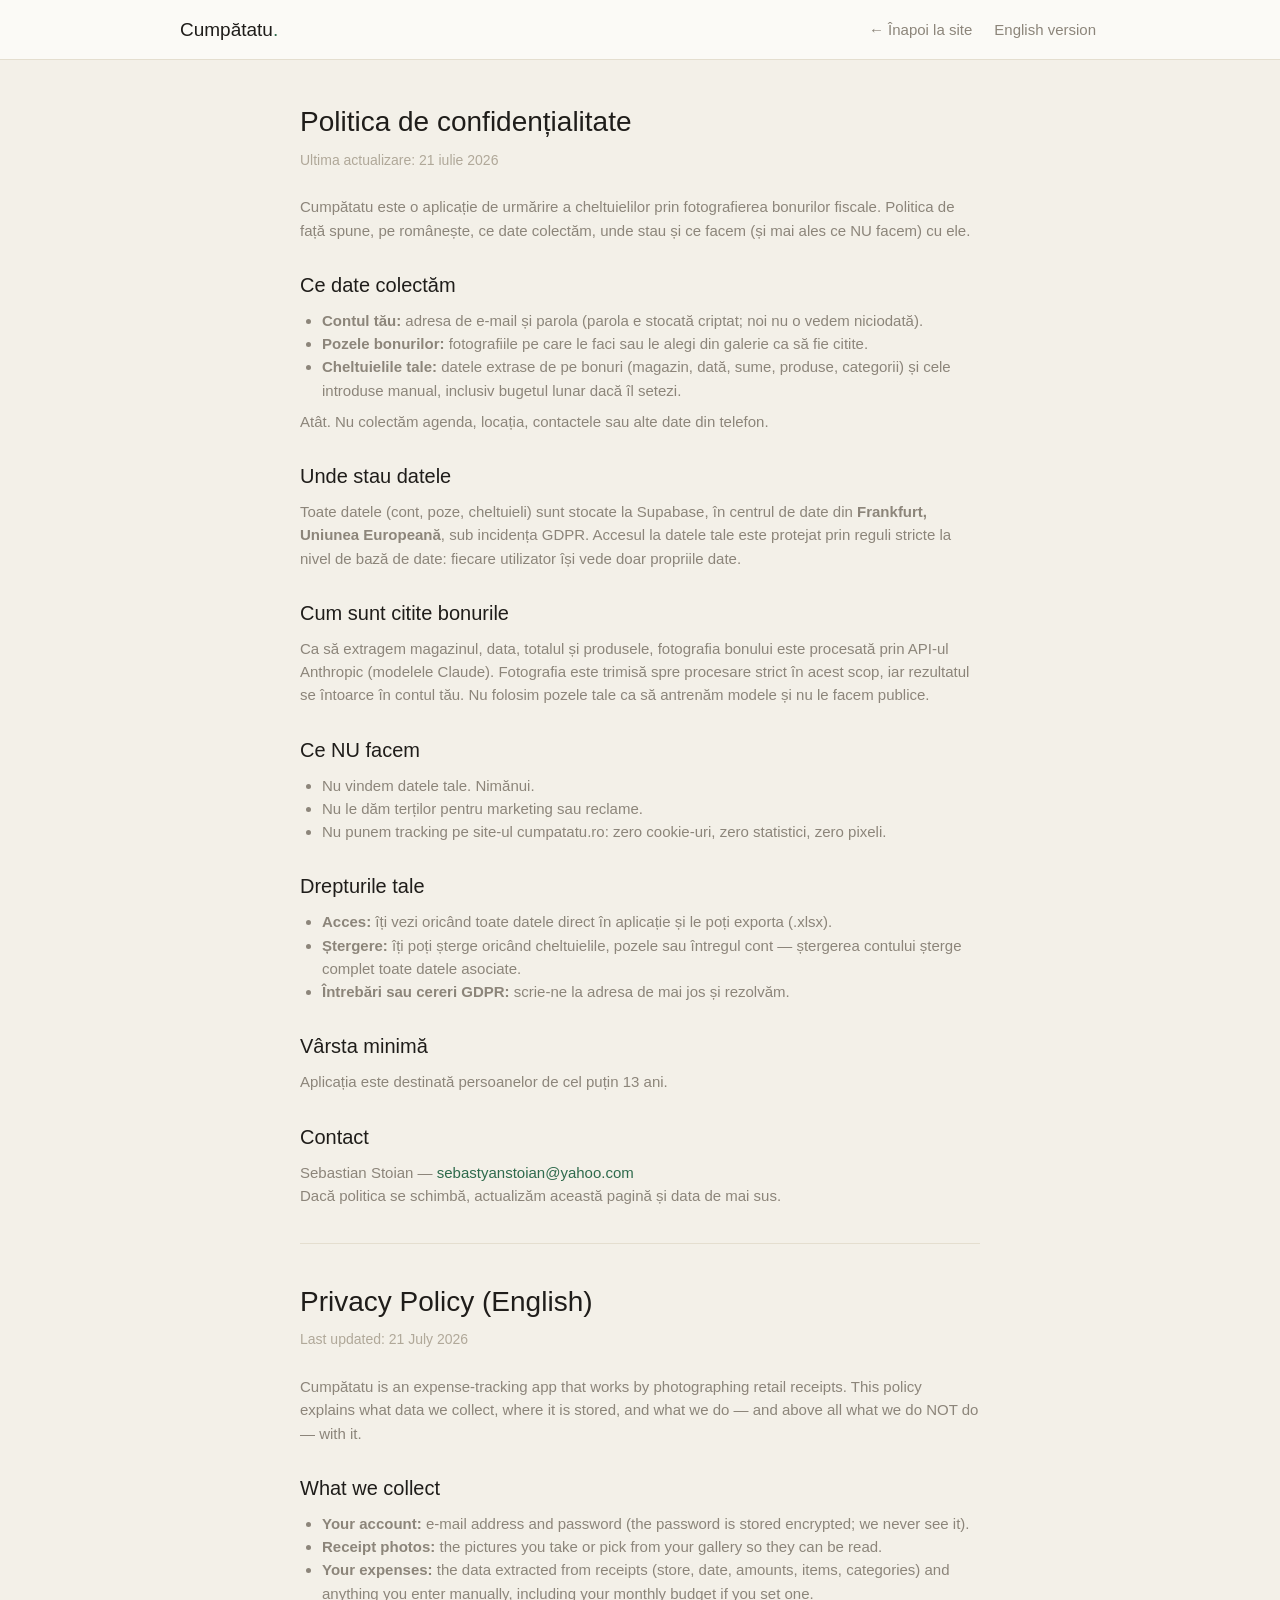
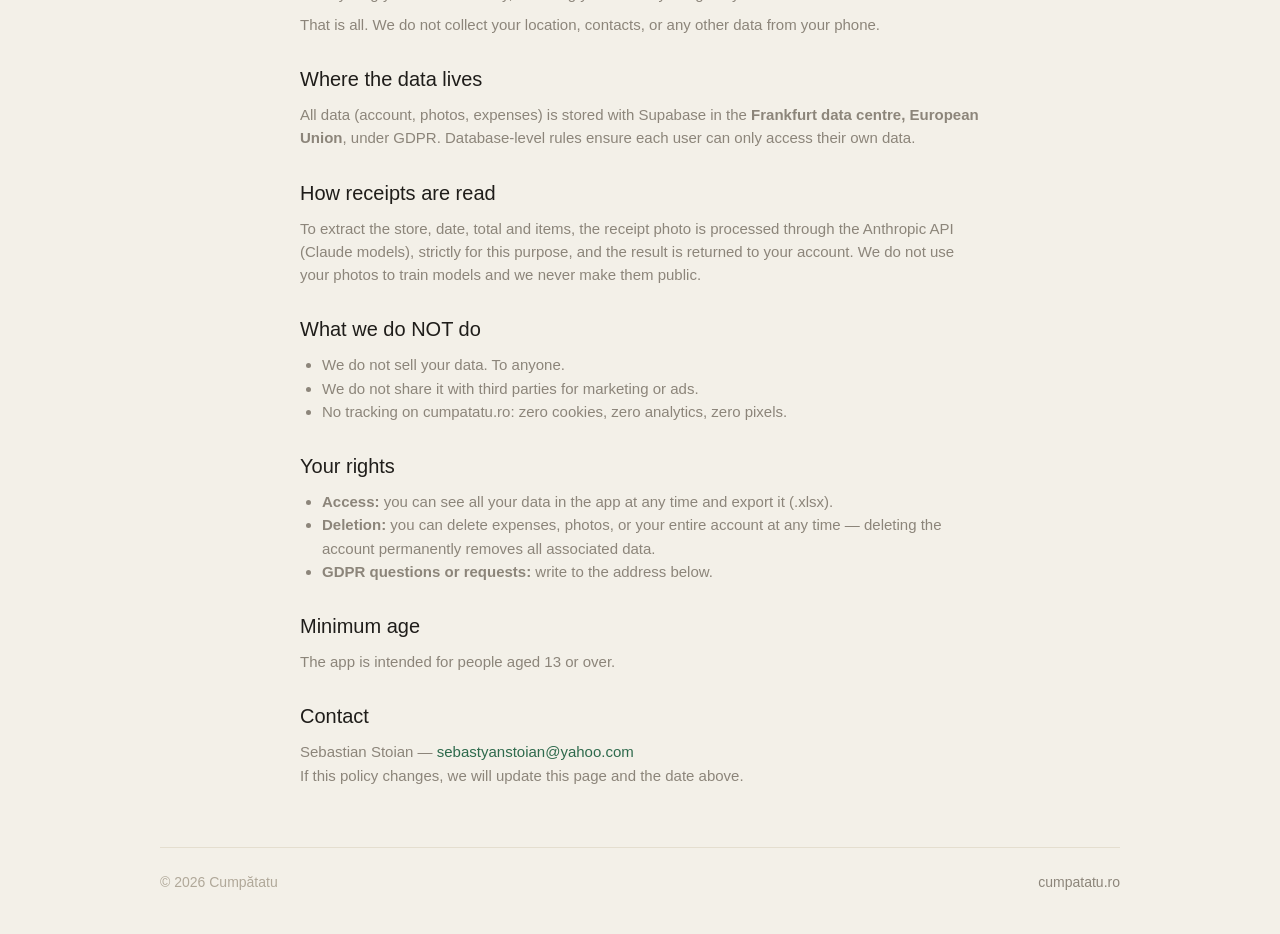
==== privacy.html @ e4d98f79 "site v1: landing one-page (hero in vocea personajului, 7 functii, FAQ, confidentialitate, contact) +" ====
<!DOCTYPE html>
<html lang="ro">
<head>
  <meta charset="UTF-8">
  <meta name="viewport" content="width=device-width, initial-scale=1">
  <title>Politica de confidențialitate — Cumpătatu</title>
  <meta name="description" content="Politica de confidențialitate Cumpătatu, în română și engleză. Date în UE, zero tracking, ștergere completă oricând.">
  <link rel="stylesheet" href="stil.css">
  <link rel="icon" href="data:image/svg+xml,<svg xmlns='http://www.w3.org/2000/svg' viewBox='0 0 100 100'><circle cx='50' cy='50' r='48' fill='%23E1EDE4'/><text x='50' y='63' font-size='38' text-anchor='middle' fill='%232E6A4C' font-family='sans-serif' font-weight='500'>lei</text></svg>">
</head>
<body>

<nav class="nav">
  <div class="nav-rand">
    <a class="sigla" href="index.html">Cumpătatu<span class="punct">.</span></a>
    <div class="nav-linkuri">
      <a href="index.html">← Înapoi la site</a>
      <a href="#english">English version</a>
    </div>
  </div>
</nav>

<article class="politica">
  <h1>Politica de confidențialitate</h1>
  <p class="actualizata">Ultima actualizare: 21 iulie 2026</p>

  <p>Cumpătatu este o aplicație de urmărire a cheltuielilor prin fotografierea
    bonurilor fiscale. Politica de față spune, pe românește, ce date colectăm,
    unde stau și ce facem (și mai ales ce NU facem) cu ele.</p>

  <h2>Ce date colectăm</h2>
  <ul>
    <li><strong>Contul tău:</strong> adresa de e-mail și parola (parola e
      stocată criptat; noi nu o vedem niciodată).</li>
    <li><strong>Pozele bonurilor:</strong> fotografiile pe care le faci sau le
      alegi din galerie ca să fie citite.</li>
    <li><strong>Cheltuielile tale:</strong> datele extrase de pe bonuri
      (magazin, dată, sume, produse, categorii) și cele introduse manual,
      inclusiv bugetul lunar dacă îl setezi.</li>
  </ul>
  <p>Atât. Nu colectăm agenda, locația, contactele sau alte date din telefon.</p>

  <h2>Unde stau datele</h2>
  <p>Toate datele (cont, poze, cheltuieli) sunt stocate la Supabase, în centrul
    de date din <strong>Frankfurt, Uniunea Europeană</strong>, sub incidența
    GDPR. Accesul la datele tale este protejat prin reguli stricte la nivel de
    bază de date: fiecare utilizator își vede doar propriile date.</p>

  <h2>Cum sunt citite bonurile</h2>
  <p>Ca să extragem magazinul, data, totalul și produsele, fotografia bonului
    este procesată prin API-ul Anthropic (modelele Claude). Fotografia este
    trimisă spre procesare strict în acest scop, iar rezultatul se întoarce în
    contul tău. Nu folosim pozele tale ca să antrenăm modele și nu le facem
    publice.</p>

  <h2>Ce NU facem</h2>
  <ul>
    <li>Nu vindem datele tale. Nimănui.</li>
    <li>Nu le dăm terților pentru marketing sau reclame.</li>
    <li>Nu punem tracking pe site-ul cumpatatu.ro: zero cookie-uri, zero
      statistici, zero pixeli.</li>
  </ul>

  <h2>Drepturile tale</h2>
  <ul>
    <li><strong>Acces:</strong> îți vezi oricând toate datele direct în
      aplicație și le poți exporta (.xlsx).</li>
    <li><strong>Ștergere:</strong> îți poți șterge oricând cheltuielile, pozele
      sau întregul cont — ștergerea contului șterge complet toate datele
      asociate.</li>
    <li><strong>Întrebări sau cereri GDPR:</strong> scrie-ne la adresa de mai
      jos și rezolvăm.</li>
  </ul>

  <h2>Vârsta minimă</h2>
  <p>Aplicația este destinată persoanelor de cel puțin 13 ani.</p>

  <h2>Contact</h2>
  <p>Sebastian Stoian — <a class="legatura" href="mailto:sebastyanstoian@yahoo.com">sebastyanstoian@yahoo.com</a></p>

  <p>Dacă politica se schimbă, actualizăm această pagină și data de mai sus.</p>

  <hr class="separator" id="english">

  <h1>Privacy Policy (English)</h1>
  <p class="actualizata">Last updated: 21 July 2026</p>

  <p>Cumpătatu is an expense-tracking app that works by photographing retail
    receipts. This policy explains what data we collect, where it is stored,
    and what we do — and above all what we do NOT do — with it.</p>

  <h2>What we collect</h2>
  <ul>
    <li><strong>Your account:</strong> e-mail address and password (the
      password is stored encrypted; we never see it).</li>
    <li><strong>Receipt photos:</strong> the pictures you take or pick from
      your gallery so they can be read.</li>
    <li><strong>Your expenses:</strong> the data extracted from receipts
      (store, date, amounts, items, categories) and anything you enter
      manually, including your monthly budget if you set one.</li>
  </ul>
  <p>That is all. We do not collect your location, contacts, or any other data
    from your phone.</p>

  <h2>Where the data lives</h2>
  <p>All data (account, photos, expenses) is stored with Supabase in the
    <strong>Frankfurt data centre, European Union</strong>, under GDPR.
    Database-level rules ensure each user can only access their own data.</p>

  <h2>How receipts are read</h2>
  <p>To extract the store, date, total and items, the receipt photo is
    processed through the Anthropic API (Claude models), strictly for this
    purpose, and the result is returned to your account. We do not use your
    photos to train models and we never make them public.</p>

  <h2>What we do NOT do</h2>
  <ul>
    <li>We do not sell your data. To anyone.</li>
    <li>We do not share it with third parties for marketing or ads.</li>
    <li>No tracking on cumpatatu.ro: zero cookies, zero analytics, zero
      pixels.</li>
  </ul>

  <h2>Your rights</h2>
  <ul>
    <li><strong>Access:</strong> you can see all your data in the app at any
      time and export it (.xlsx).</li>
    <li><strong>Deletion:</strong> you can delete expenses, photos, or your
      entire account at any time — deleting the account permanently removes
      all associated data.</li>
    <li><strong>GDPR questions or requests:</strong> write to the address
      below.</li>
  </ul>

  <h2>Minimum age</h2>
  <p>The app is intended for people aged 13 or over.</p>

  <h2>Contact</h2>
  <p>Sebastian Stoian — <a class="legatura" href="mailto:sebastyanstoian@yahoo.com">sebastyanstoian@yahoo.com</a></p>

  <p>If this policy changes, we will update this page and the date above.</p>
</article>

<footer class="subsol invelis">
  <span>© 2026 Cumpătatu</span>
  <a href="index.html">cumpatatu.ro</a>
</footer>

</body>
</html>
---- stil.css ----
/* Cumpătatu — stil replicat din DESIGN_SYSTEM.md v1.1 al aplicației.
   Tokens identici cu aplicația: site-ul arată ca aplicația.
   Zero tracking, zero fonturi externe (font system), zero JS. */

:root {
  /* [base] */
  --bg-cream: #F3F0E8;
  --surface: #FFFFFF;
  --surface-soft: #FBFAF6;
  --border: #E4DECF;
  --border-card: #EBE5D7;
  --text-primary: #1F1D1A;
  --text-secondary: #8C857A;
  --text-muted: #B0A899;
  /* [verde — brand] */
  --green: #2E6A4C;
  --green-pressed: #255A40;
  --green-soft: #E1EDE4;
  /* [coral — doar bucurie] */
  --coral: #E25C2D;
  --coral-bg-soft: #FDEDE7;
  --coral-text: #8C3418;
  /* [semantic] */
  --attention: #B5852B;
  --good: #2E7D46;
  /* radius + spacing (secțiunea 4) */
  --radius-card: 16px;
  --radius-buton: 16px;
  --radius-chip: 999px;
  --pad-card: 16px;
  --gap-carduri: 11px;
}

* { margin: 0; padding: 0; box-sizing: border-box; }

html { scroll-behavior: smooth; }

body {
  background: var(--bg-cream);
  color: var(--text-primary);
  font-family: -apple-system, BlinkMacSystemFont, "Segoe UI", Roboto,
    "Helvetica Neue", Arial, sans-serif;
  font-weight: 400;
  line-height: 1.55;
}

.invelis {
  max-width: 960px;
  margin: 0 auto;
  padding: 0 20px;
}

/* ===== NAV ===== */
.nav {
  position: sticky;
  top: 0;
  background: var(--surface-soft);
  border-bottom: 1px solid var(--border);
  z-index: 10;
}
.nav-rand {
  display: flex;
  align-items: center;
  justify-content: space-between;
  flex-wrap: wrap;
  gap: 8px;
  padding: 12px 20px;
  max-width: 960px;
  margin: 0 auto;
}
.sigla {
  font-size: 19px;
  font-weight: 500;
  color: var(--text-primary);
  text-decoration: none;
}
.sigla .punct { color: var(--green); }
.nav-linkuri {
  display: flex;
  flex-wrap: wrap;
  gap: 4px 14px;
}
.nav-linkuri a {
  color: var(--text-secondary);
  text-decoration: none;
  font-size: 15px;
  padding: 6px 4px;
}
.nav-linkuri a:hover { color: var(--green); }

/* ===== HERO ===== */
.erou {
  text-align: center;
  padding: 64px 0 48px;
}
.cerc-personaj {
  width: 120px;
  height: 120px;
  border-radius: 50%;
  background: var(--green-soft);
  color: var(--green);
  font-size: 34px;
  font-weight: 500;
  display: flex;
  align-items: center;
  justify-content: center;
  margin: 0 auto 28px;
}
.erou h1 {
  font-size: clamp(28px, 6vw, 44px);
  font-weight: 500;
  line-height: 1.2;
}
.erou .subtitlu {
  margin: 16px auto 0;
  max-width: 620px;
  color: var(--text-secondary);
  font-size: clamp(16px, 2.5vw, 19px);
}
.insigna-curand {
  display: inline-block;
  margin-top: 24px;
  background: var(--green-soft);
  color: var(--green);
  border-radius: var(--radius-chip);
  padding: 8px 18px;
  font-size: 15px;
  font-weight: 500;
}

/* ===== SECȚIUNI ===== */
.sectiune { padding: 48px 0; }
.sectiune h2 {
  font-size: clamp(22px, 4vw, 30px);
  font-weight: 500;
  margin-bottom: 8px;
}
.sectiune .introducere {
  color: var(--text-secondary);
  max-width: 620px;
  margin-bottom: 28px;
}

/* ===== FUNCȚII (grid de carduri) ===== */
.grila-functii {
  display: grid;
  grid-template-columns: repeat(auto-fit, minmax(260px, 1fr));
  gap: var(--gap-carduri);
}
.card {
  background: var(--surface);
  border: 1px solid var(--border-card);
  border-radius: var(--radius-card);
  padding: var(--pad-card);
}
.card h3 {
  font-size: 17px;
  font-weight: 500;
  margin-bottom: 6px;
}
.card h3 .glif { margin-right: 6px; }
.card p {
  color: var(--text-secondary);
  font-size: 15px;
}

/* ===== CAPTURI (sloturi pregătite; secțiunea stă ascunsă până vin pozele
   reale de la TEST-REAL — se activează scoțând atributul hidden) ===== */
.grila-capturi {
  display: grid;
  grid-template-columns: repeat(auto-fit, minmax(180px, 1fr));
  gap: var(--gap-carduri);
}
.slot-captura {
  background: var(--surface);
  border: 1px solid var(--border-card);
  border-radius: var(--radius-card);
  aspect-ratio: 9 / 19;
  display: flex;
  align-items: center;
  justify-content: center;
  color: var(--text-muted);
  font-size: 14px;
  overflow: hidden;
}
.slot-captura img { width: 100%; height: 100%; object-fit: cover; }

/* ===== ÎNTREBĂRI ===== */
.intrebare {
  background: var(--surface);
  border: 1px solid var(--border-card);
  border-radius: var(--radius-card);
  padding: var(--pad-card);
  margin-bottom: var(--gap-carduri);
}
.intrebare summary {
  font-weight: 500;
  cursor: pointer;
  list-style: none;
  display: flex;
  justify-content: space-between;
  align-items: center;
  gap: 10px;
}
.intrebare summary::after {
  content: "+";
  color: var(--green);
  font-size: 20px;
  line-height: 1;
}
.intrebare[open] summary::after { content: "–"; }
.intrebare p {
  margin-top: 10px;
  color: var(--text-secondary);
  font-size: 15px;
}

/* ===== CONFIDENȚIALITATE + CONTACT ===== */
.card-lat { max-width: 620px; }
.card-lat p { color: var(--text-secondary); font-size: 15px; }
.card-lat p + p { margin-top: 10px; }

.legatura {
  color: var(--green);
  font-weight: 500;
  text-decoration: none;
}
.legatura:hover { text-decoration: underline; }

.buton-verde {
  display: inline-block;
  margin-top: 14px;
  background: var(--green);
  color: #FFFFFF;
  font-weight: 500;
  text-decoration: none;
  border-radius: var(--radius-buton);
  padding: 13px 26px;
}
.buton-verde:hover { background: var(--green-pressed); }

/* ===== FOOTER ===== */
.subsol {
  border-top: 1px solid var(--border);
  padding: 24px 0 40px;
  color: var(--text-muted);
  font-size: 14px;
  display: flex;
  flex-wrap: wrap;
  gap: 8px 20px;
  justify-content: space-between;
}
.subsol a { color: var(--text-secondary); text-decoration: none; }
.subsol a:hover { color: var(--green); }

/* ===== pagina de confidențialitate ===== */
.politica { max-width: 720px; margin: 0 auto; padding: 40px 20px 60px; }
.politica h1 { font-size: 28px; font-weight: 500; margin-bottom: 6px; }
.politica .actualizata { color: var(--text-muted); font-size: 14px; margin-bottom: 24px; }
.politica h2 { font-size: 20px; font-weight: 500; margin: 28px 0 8px; }
.politica h3 { font-size: 16.5px; font-weight: 500; margin: 18px 0 6px; }
.politica p, .politica li { color: var(--text-secondary); font-size: 15px; }
.politica ul { padding-left: 22px; margin: 8px 0; }
.politica .separator {
  border: 0;
  border-top: 1px solid var(--border);
  margin: 36px 0;
}
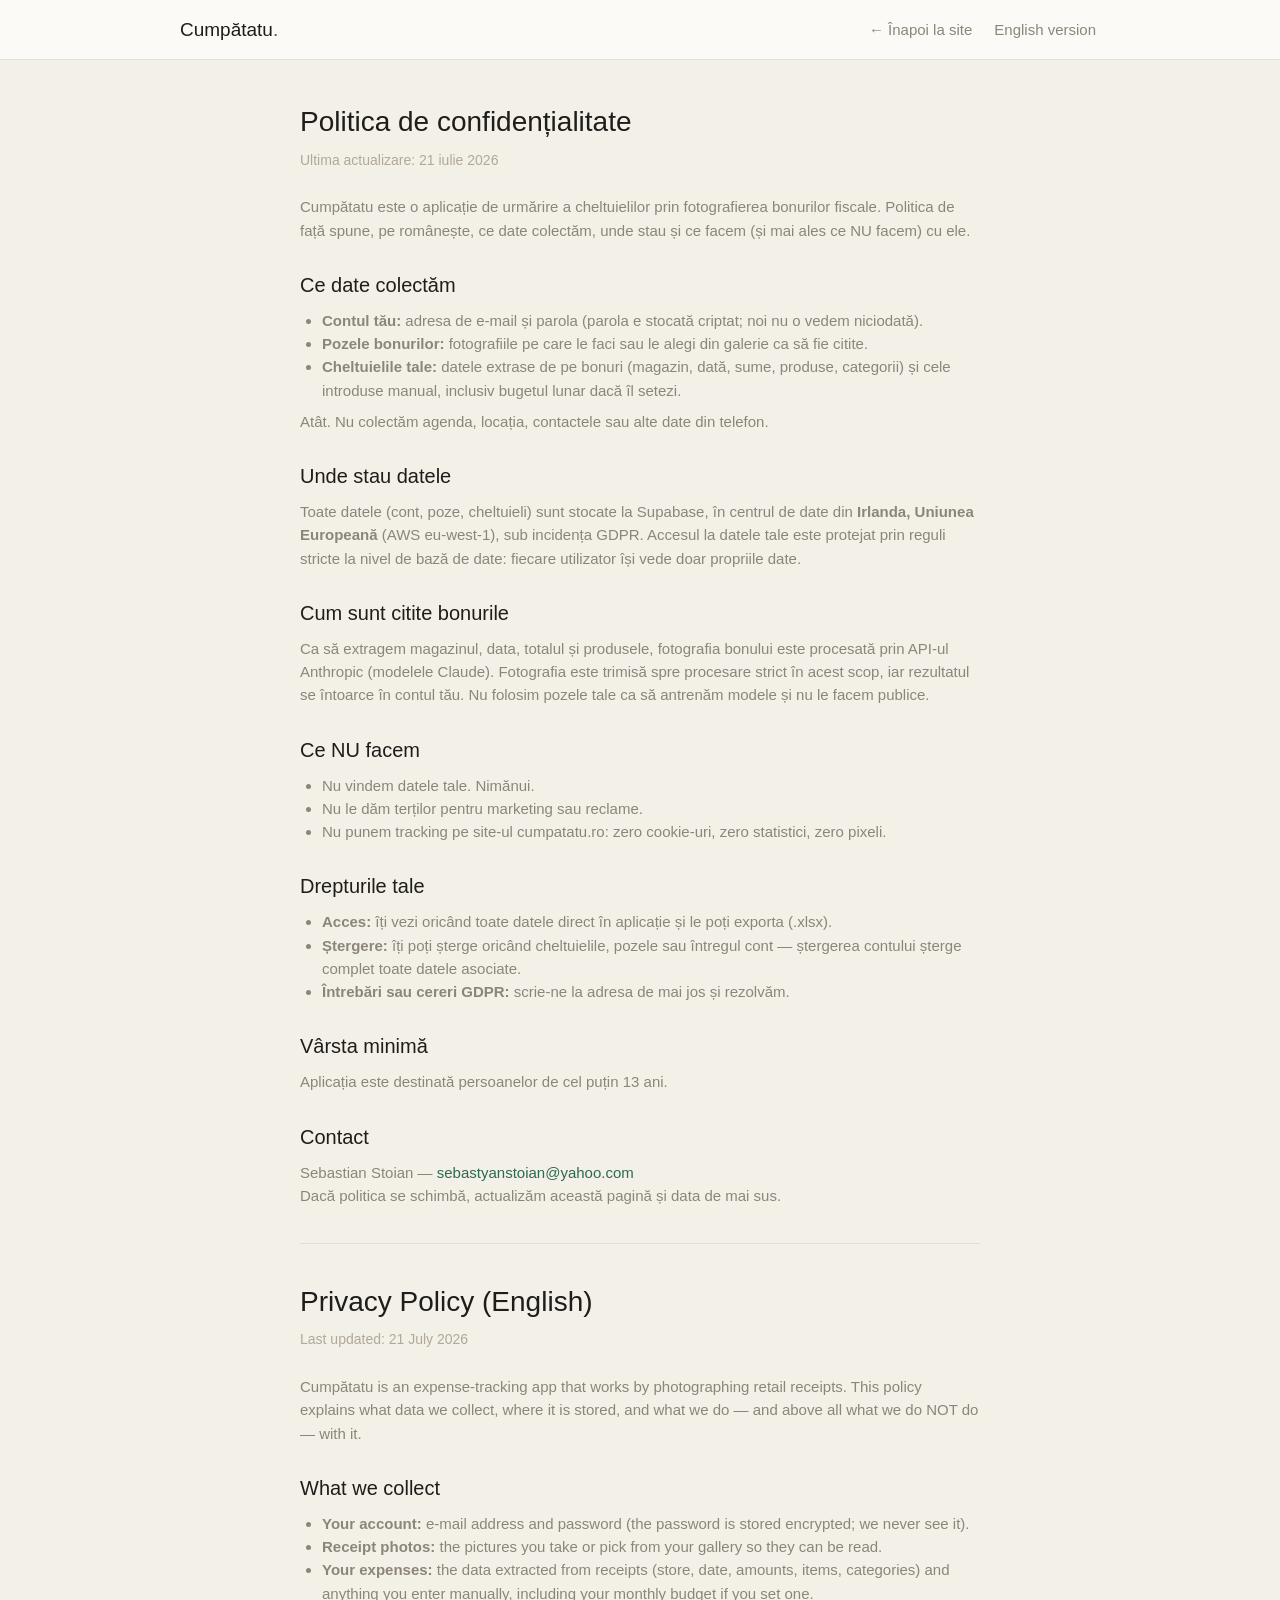
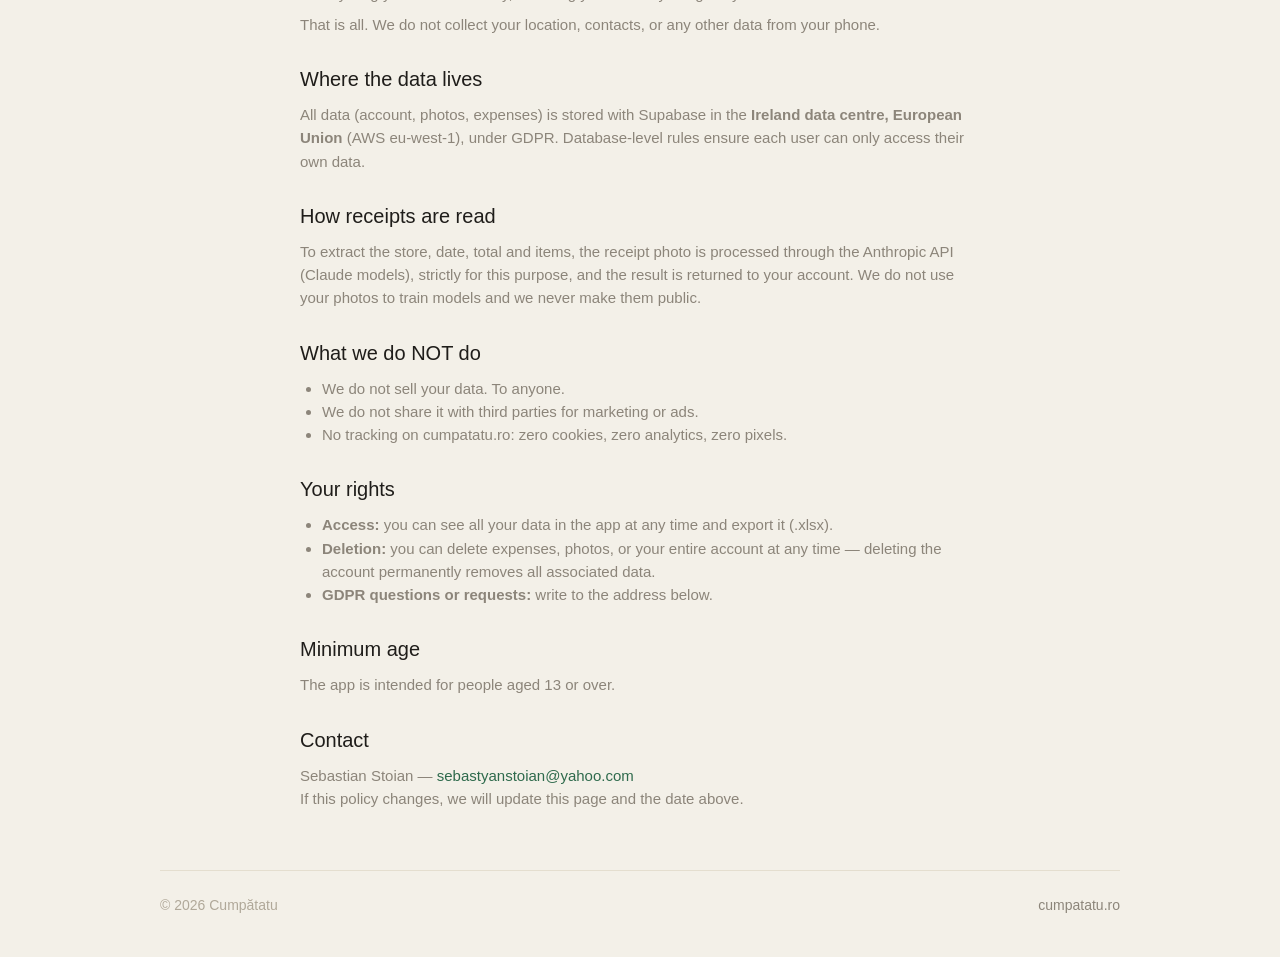
==== commit 3b96f05d: "corectie regiune: datele stau in AWS eu-west-1 (Irlanda, UE), nu Frankfurt - realitatea din Manageme" ====
--- a/privacy.html
+++ b/privacy.html
@@ -42,8 +42,8 @@
 
   <h2>Unde stau datele</h2>
   <p>Toate datele (cont, poze, cheltuieli) sunt stocate la Supabase, în centrul
-    de date din <strong>Frankfurt, Uniunea Europeană</strong>, sub incidența
-    GDPR. Accesul la datele tale este protejat prin reguli stricte la nivel de
+    de date din <strong>Irlanda, Uniunea Europeană</strong> (AWS eu-west-1),
+    sub incidența GDPR. Accesul la datele tale este protejat prin reguli stricte la nivel de
     bază de date: fiecare utilizator își vede doar propriile date.</p>
 
   <h2>Cum sunt citite bonurile</h2>
@@ -104,7 +104,8 @@
 
   <h2>Where the data lives</h2>
   <p>All data (account, photos, expenses) is stored with Supabase in the
-    <strong>Frankfurt data centre, European Union</strong>, under GDPR.
+    <strong>Ireland data centre, European Union</strong> (AWS eu-west-1),
+    under GDPR.
     Database-level rules ensure each user can only access their own data.</p>
 
   <h2>How receipts are read</h2>
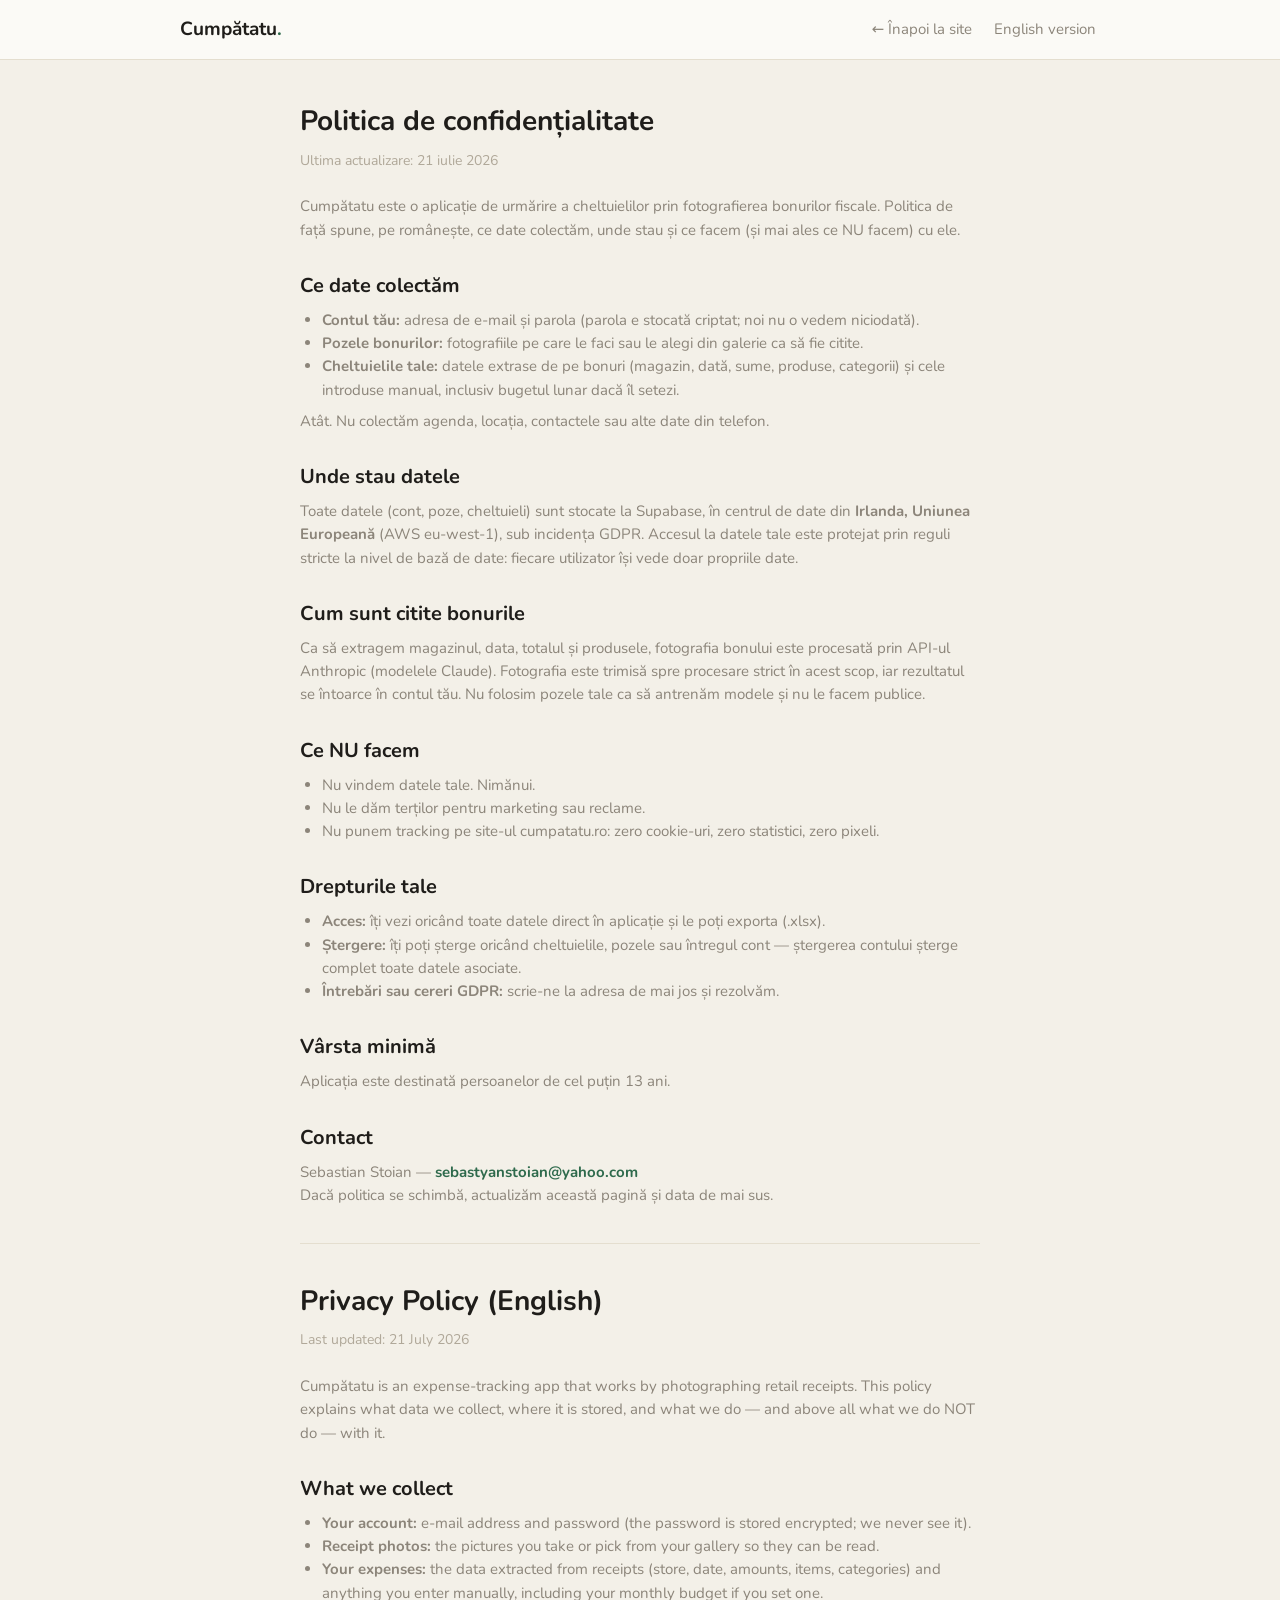
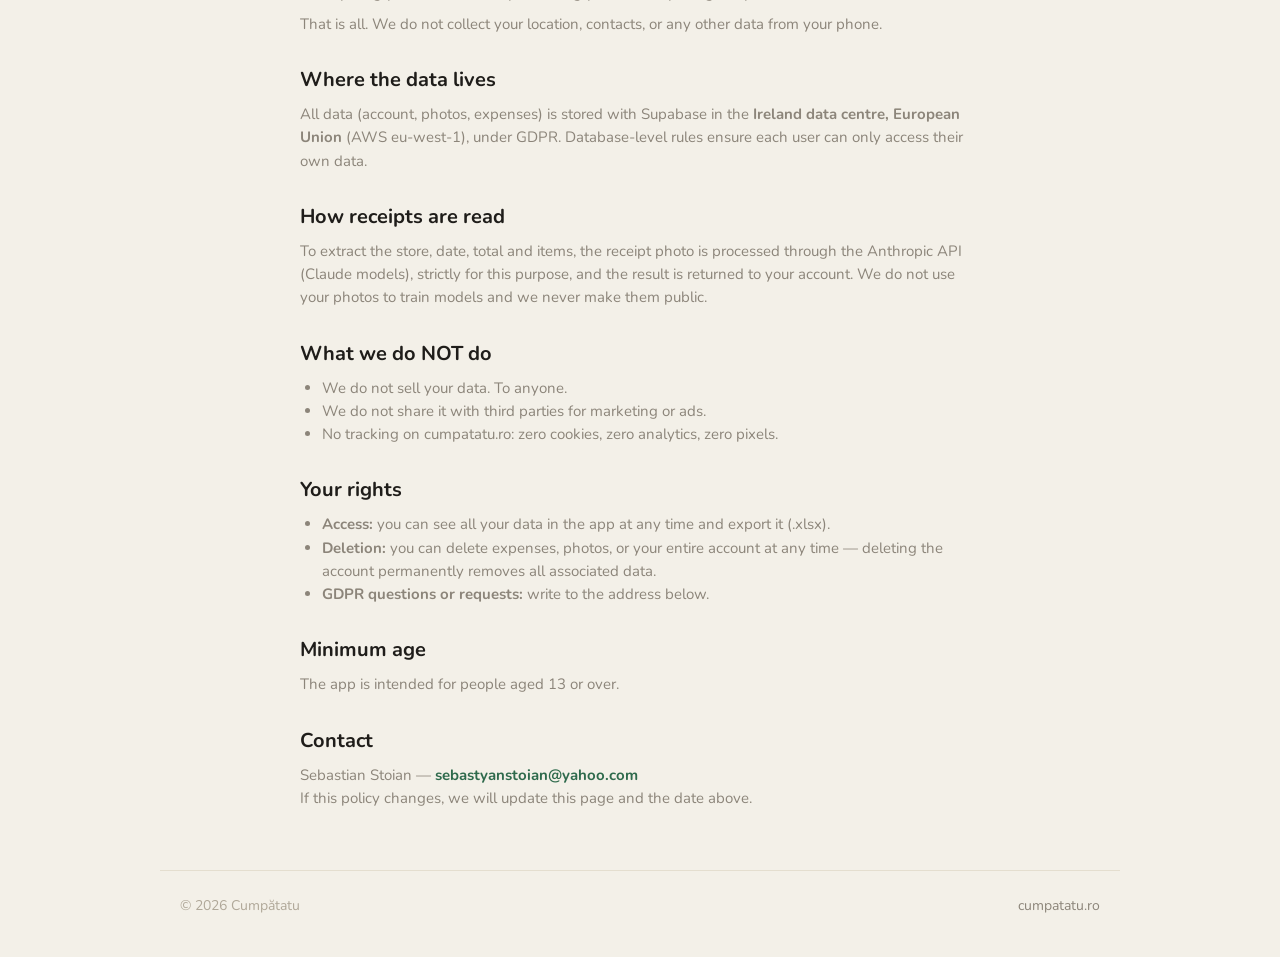
==== commit 802bec23: "adenda-s: pagina stergere-cont.html (RO, GDPR: cum stergi din aplicatie + email pentru cereri manual" ====
--- a/privacy.html
+++ b/privacy.html
@@ -6,7 +6,21 @@
   <title>Politica de confidențialitate — Cumpătatu</title>
   <meta name="description" content="Politica de confidențialitate Cumpătatu, în română și engleză. Date în UE, zero tracking, ștergere completă oricând.">
   <link rel="stylesheet" href="stil.css">
-  <link rel="icon" href="data:image/svg+xml,<svg xmlns='http://www.w3.org/2000/svg' viewBox='0 0 100 100'><circle cx='50' cy='50' r='48' fill='%23E1EDE4'/><text x='50' y='63' font-size='38' text-anchor='middle' fill='%232E6A4C' font-family='sans-serif' font-weight='500'>lei</text></svg>">
+  <link rel="icon" type="image/png" sizes="48x48" href="favicon-48.png">
+  <link rel="icon" type="image/png" sizes="32x32" href="favicon-32.png">
+  <link rel="icon" type="image/png" sizes="16x16" href="favicon-16.png">
+  <link rel="apple-touch-icon" href="apple-touch-icon.png">
+  <meta property="og:type" content="website">
+  <meta property="og:site_name" content="Cumpătatu">
+  <meta property="og:locale" content="ro_RO">
+  <meta property="og:title" content="Politica de confidențialitate — Cumpătatu">
+  <meta property="og:description" content="Politica de confidențialitate Cumpătatu: date în UE, zero tracking, ștergere completă oricând.">
+  <meta property="og:url" content="https://cumpatatu.ro/privacy.html">
+  <meta property="og:image" content="https://cumpatatu.ro/og.png">
+  <meta property="og:image:width" content="1200">
+  <meta property="og:image:height" content="630">
+  <meta name="twitter:card" content="summary_large_image">
+  <meta name="twitter:image" content="https://cumpatatu.ro/og.png">
 </head>
 <body>
 
--- a/stil.css
+++ b/stil.css
@@ -1,6 +1,57 @@
 /* Cumpătatu — stil replicat din DESIGN_SYSTEM.md v1.1 al aplicației.
    Tokens identici cu aplicația: site-ul arată ca aplicația.
-   Zero tracking, zero fonturi externe (font system), zero JS. */
+   Zero tracking, zero JS. Font Nunito self-hosted (fonturi/, licența OFL) —
+   niciun request către terți. */
+
+/* ===== FONT (self-hosted; latin + latin-ext pentru diacritice) ===== */
+@font-face {
+  font-family: "Nunito";
+  font-style: normal;
+  font-weight: 400;
+  font-display: swap;
+  src: url("fonturi/nunito-latin-ext-400-normal.woff2") format("woff2");
+  unicode-range: U+0100-02BA, U+02BD-02C5, U+02C7-02CC, U+02CE-02D7, U+02DD-02FF, U+0304, U+0308, U+0329, U+1D00-1DBF, U+1E00-1E9F, U+1EF2-1EFF, U+2020, U+20A0-20AB, U+20AD-20C0, U+2113, U+2C60-2C7F, U+A720-A7FF;
+}
+@font-face {
+  font-family: "Nunito";
+  font-style: normal;
+  font-weight: 400;
+  font-display: swap;
+  src: url("fonturi/nunito-latin-400-normal.woff2") format("woff2");
+  unicode-range: U+0000-00FF, U+0131, U+0152-0153, U+02BB-02BC, U+02C6, U+02DA, U+02DC, U+0304, U+0308, U+0329, U+2000-206F, U+20AC, U+2122, U+2191, U+2193, U+2212, U+2215, U+FEFF, U+FFFD;
+}
+@font-face {
+  font-family: "Nunito";
+  font-style: normal;
+  font-weight: 500;
+  font-display: swap;
+  src: url("fonturi/nunito-latin-ext-500-normal.woff2") format("woff2");
+  unicode-range: U+0100-02BA, U+02BD-02C5, U+02C7-02CC, U+02CE-02D7, U+02DD-02FF, U+0304, U+0308, U+0329, U+1D00-1DBF, U+1E00-1E9F, U+1EF2-1EFF, U+2020, U+20A0-20AB, U+20AD-20C0, U+2113, U+2C60-2C7F, U+A720-A7FF;
+}
+@font-face {
+  font-family: "Nunito";
+  font-style: normal;
+  font-weight: 500;
+  font-display: swap;
+  src: url("fonturi/nunito-latin-500-normal.woff2") format("woff2");
+  unicode-range: U+0000-00FF, U+0131, U+0152-0153, U+02BB-02BC, U+02C6, U+02DA, U+02DC, U+0304, U+0308, U+0329, U+2000-206F, U+20AC, U+2122, U+2191, U+2193, U+2212, U+2215, U+FEFF, U+FFFD;
+}
+@font-face {
+  font-family: "Nunito";
+  font-style: normal;
+  font-weight: 700;
+  font-display: swap;
+  src: url("fonturi/nunito-latin-ext-700-normal.woff2") format("woff2");
+  unicode-range: U+0100-02BA, U+02BD-02C5, U+02C7-02CC, U+02CE-02D7, U+02DD-02FF, U+0304, U+0308, U+0329, U+1D00-1DBF, U+1E00-1E9F, U+1EF2-1EFF, U+2020, U+20A0-20AB, U+20AD-20C0, U+2113, U+2C60-2C7F, U+A720-A7FF;
+}
+@font-face {
+  font-family: "Nunito";
+  font-style: normal;
+  font-weight: 700;
+  font-display: swap;
+  src: url("fonturi/nunito-latin-700-normal.woff2") format("woff2");
+  unicode-range: U+0000-00FF, U+0131, U+0152-0153, U+02BB-02BC, U+02C6, U+02DA, U+02DC, U+0304, U+0308, U+0329, U+2000-206F, U+20AC, U+2122, U+2191, U+2193, U+2212, U+2215, U+FEFF, U+FFFD;
+}
 
 :root {
   /* [base] */
@@ -23,12 +74,14 @@
   /* [semantic] */
   --attention: #B5852B;
   --good: #2E7D46;
-  /* radius + spacing (secțiunea 4) */
-  --radius-card: 16px;
-  --radius-buton: 16px;
+  /* radius + spacing (secțiunea 4; colțuri mai generoase pe site — adenda E5b/M6) */
+  --radius-card: 20px;
+  --radius-buton: 18px;
   --radius-chip: 999px;
-  --pad-card: 16px;
-  --gap-carduri: 11px;
+  --pad-card: 20px;
+  --gap-carduri: 14px;
+  /* umbra de ridicare (M6) */
+  --umbra-hover: 0 10px 24px rgba(31, 29, 26, 0.08);
 }
 
 * { margin: 0; padding: 0; box-sizing: border-box; }
@@ -38,7 +91,7 @@
 body {
   background: var(--bg-cream);
   color: var(--text-primary);
-  font-family: -apple-system, BlinkMacSystemFont, "Segoe UI", Roboto,
+  font-family: "Nunito", system-ui, -apple-system, "Segoe UI", Roboto,
     "Helvetica Neue", Arial, sans-serif;
   font-weight: 400;
   line-height: 1.55;
@@ -48,6 +101,13 @@
   max-width: 960px;
   margin: 0 auto;
   padding: 0 20px;
+}
+
+/* ===== SEPARATORUL-BON (M2): marginea zimțată, la fiecare graniță ===== */
+.separator-bon {
+  display: block;
+  width: 100%;
+  height: 18px;
 }
 
 /* ===== NAV ===== */
@@ -70,7 +130,7 @@
 }
 .sigla {
   font-size: 19px;
-  font-weight: 500;
+  font-weight: 700;
   color: var(--text-primary);
   text-decoration: none;
 }
@@ -91,24 +151,20 @@
 /* ===== HERO ===== */
 .erou {
   text-align: center;
-  padding: 64px 0 48px;
-}
-.cerc-personaj {
-  width: 120px;
-  height: 120px;
-  border-radius: 50%;
-  background: var(--green-soft);
-  color: var(--green);
-  font-size: 34px;
-  font-weight: 500;
-  display: flex;
-  align-items: center;
-  justify-content: center;
-  margin: 0 auto 28px;
+  /* doar vertical: nu calca padding-ul lateral din .invelis (bug mobil) */
+  padding-top: 64px;
+  padding-bottom: 56px;
+}
+.mascota-erou {
+  width: 220px;
+  height: 220px;
+  margin: 0 auto 24px;
+  display: block;
+  filter: drop-shadow(0 10px 22px rgba(31, 29, 26, 0.13));
 }
 .erou h1 {
   font-size: clamp(28px, 6vw, 44px);
-  font-weight: 500;
+  font-weight: 700;
   line-height: 1.2;
 }
 .erou .subtitlu {
@@ -125,24 +181,54 @@
   border-radius: var(--radius-chip);
   padding: 8px 18px;
   font-size: 15px;
-  font-weight: 500;
+  font-weight: 700;
 }
 
 /* ===== SECȚIUNI ===== */
-.sectiune { padding: 48px 0; }
+.sectiune { padding-top: 64px; padding-bottom: 64px; }
 .sectiune h2 {
   font-size: clamp(22px, 4vw, 30px);
-  font-weight: 500;
+  font-weight: 700;
   margin-bottom: 8px;
 }
 .sectiune .introducere {
   color: var(--text-secondary);
   max-width: 620px;
-  margin-bottom: 28px;
-}
-
-/* ===== FUNCȚII (grid de carduri) ===== */
-.grila-functii {
+  margin-bottom: 32px;
+}
+
+/* ===== CUM FUNCȚIONEAZĂ (M4): 3 pași cu numere mari ===== */
+.grila-pasi {
+  display: grid;
+  grid-template-columns: repeat(auto-fit, minmax(220px, 1fr));
+  gap: var(--gap-carduri);
+  margin-top: 24px;
+}
+.pas-numar {
+  display: flex;
+  align-items: center;
+  justify-content: center;
+  width: 56px;
+  height: 56px;
+  border-radius: 50%;
+  background: var(--green-soft);
+  color: var(--green);
+  font-size: 26px;
+  font-weight: 700;
+  margin-bottom: 14px;
+}
+.pas h3 {
+  font-size: 18px;
+  font-weight: 700;
+  margin-bottom: 6px;
+}
+.pas p {
+  color: var(--text-secondary);
+  font-size: 15px;
+}
+
+/* ===== CE ȘTIU SĂ FAC (M4): 3 carduri mari + lista compactă ===== */
+.grila-diferentiatori {
   display: grid;
   grid-template-columns: repeat(auto-fit, minmax(260px, 1fr));
   gap: var(--gap-carduri);
@@ -152,19 +238,129 @@
   border: 1px solid var(--border-card);
   border-radius: var(--radius-card);
   padding: var(--pad-card);
-}
+  transition: transform 160ms ease, box-shadow 160ms ease;
+}
+.card:hover {
+  transform: translateY(-4px);
+  box-shadow: var(--umbra-hover);
+}
+.card-mare { padding: 24px 20px; }
 .card h3 {
   font-size: 17px;
-  font-weight: 500;
-  margin-bottom: 6px;
-}
-.card h3 .glif { margin-right: 6px; }
+  font-weight: 700;
+  margin-bottom: 8px;
+  display: flex;
+  align-items: center;
+  gap: 9px;
+}
+.pictograma {
+  width: 24px;
+  height: 24px;
+  flex-shrink: 0;
+}
 .card p {
   color: var(--text-secondary);
   font-size: 15px;
 }
 
-/* ===== CAPTURI (sloturi pregătite; secțiunea stă ascunsă până vin pozele
+.pe-deasupra { margin-top: 32px; }
+.pe-deasupra h3 {
+  font-size: 17px;
+  font-weight: 700;
+  margin-bottom: 12px;
+}
+.lista-compacta {
+  list-style: none;
+  max-width: 720px;
+}
+.lista-compacta li {
+  color: var(--text-secondary);
+  font-size: 15px;
+  padding: 8px 0 8px 22px;
+  position: relative;
+}
+.lista-compacta li::before {
+  content: "";
+  position: absolute;
+  left: 4px;
+  top: 15px;
+  width: 8px;
+  height: 8px;
+  border-radius: 50%;
+  background: var(--green);
+}
+.lista-compacta strong {
+  color: var(--text-primary);
+  font-weight: 700;
+}
+
+/* ===== BANNER DIASPORA (M4): fundal verde pal, fără steaguri ===== */
+.banner-diaspora {
+  background: var(--green-soft);
+  text-align: center;
+  padding: 48px 0;
+}
+.eticheta-diaspora {
+  display: inline-block;
+  text-transform: uppercase;
+  letter-spacing: 0.08em;
+  font-size: 13px;
+  font-weight: 700;
+  color: var(--green);
+  margin-bottom: 12px;
+}
+.mesaj-diaspora {
+  font-size: clamp(19px, 3.2vw, 25px);
+  font-weight: 700;
+  color: var(--text-primary);
+  max-width: 620px;
+  margin: 0 auto;
+}
+.submesaj-diaspora {
+  margin: 10px auto 0;
+  max-width: 620px;
+  color: var(--green);
+  font-size: 16px;
+}
+
+/* ===== BADGE BETA (ADENDA S): construit, stă ascuns până la E8 —
+   se activează scoțând atributul hidden de pe #bloc-beta ===== */
+.banner-beta {
+  background: var(--green-soft);
+  padding: 36px 0;
+}
+.banner-beta-rand {
+  display: flex;
+  align-items: center;
+  justify-content: center;
+  gap: 28px;
+  flex-wrap: wrap;
+  text-align: left;
+}
+.banner-beta-mascota { flex: none; }
+.banner-beta-text { max-width: 520px; }
+.eticheta-beta {
+  display: inline-block;
+  text-transform: uppercase;
+  letter-spacing: 0.08em;
+  font-size: 13px;
+  font-weight: 700;
+  color: var(--green);
+  margin-bottom: 8px;
+}
+.mesaj-beta {
+  font-size: clamp(17px, 2.8vw, 22px);
+  font-weight: 700;
+  color: var(--text-primary);
+}
+.banner-beta-butoane {
+  display: flex;
+  gap: 12px;
+  flex-wrap: wrap;
+  margin-top: 16px;
+}
+
+/* ===== CAPTURI (sloturi pregătite; blocul stă ascuns până vin pozele
    reale de la TEST-REAL — se activează scoțând atributul hidden) ===== */
 .grila-capturi {
   display: grid;
@@ -192,9 +388,14 @@
   border-radius: var(--radius-card);
   padding: var(--pad-card);
   margin-bottom: var(--gap-carduri);
+  transition: transform 160ms ease, box-shadow 160ms ease;
+}
+.intrebare:hover {
+  transform: translateY(-2px);
+  box-shadow: var(--umbra-hover);
 }
 .intrebare summary {
-  font-weight: 500;
+  font-weight: 700;
   cursor: pointer;
   list-style: none;
   display: flex;
@@ -222,7 +423,7 @@
 
 .legatura {
   color: var(--green);
-  font-weight: 500;
+  font-weight: 700;
   text-decoration: none;
 }
 .legatura:hover { text-decoration: underline; }
@@ -232,17 +433,23 @@
   margin-top: 14px;
   background: var(--green);
   color: #FFFFFF;
-  font-weight: 500;
+  font-weight: 700;
   text-decoration: none;
   border-radius: var(--radius-buton);
   padding: 13px 26px;
-}
-.buton-verde:hover { background: var(--green-pressed); }
+  transition: transform 160ms ease, box-shadow 160ms ease, background 160ms ease;
+}
+.buton-verde:hover {
+  background: var(--green-pressed);
+  transform: translateY(-2px);
+  box-shadow: var(--umbra-hover);
+}
 
 /* ===== FOOTER ===== */
 .subsol {
   border-top: 1px solid var(--border);
-  padding: 24px 0 40px;
+  padding-top: 24px;
+  padding-bottom: 40px;
   color: var(--text-muted);
   font-size: 14px;
   display: flex;
@@ -255,10 +462,10 @@
 
 /* ===== pagina de confidențialitate ===== */
 .politica { max-width: 720px; margin: 0 auto; padding: 40px 20px 60px; }
-.politica h1 { font-size: 28px; font-weight: 500; margin-bottom: 6px; }
+.politica h1 { font-size: 28px; font-weight: 700; margin-bottom: 6px; }
 .politica .actualizata { color: var(--text-muted); font-size: 14px; margin-bottom: 24px; }
-.politica h2 { font-size: 20px; font-weight: 500; margin: 28px 0 8px; }
-.politica h3 { font-size: 16.5px; font-weight: 500; margin: 18px 0 6px; }
+.politica h2 { font-size: 20px; font-weight: 700; margin: 28px 0 8px; }
+.politica h3 { font-size: 16.5px; font-weight: 700; margin: 18px 0 6px; }
 .politica p, .politica li { color: var(--text-secondary); font-size: 15px; }
 .politica ul { padding-left: 22px; margin: 8px 0; }
 .politica .separator {
